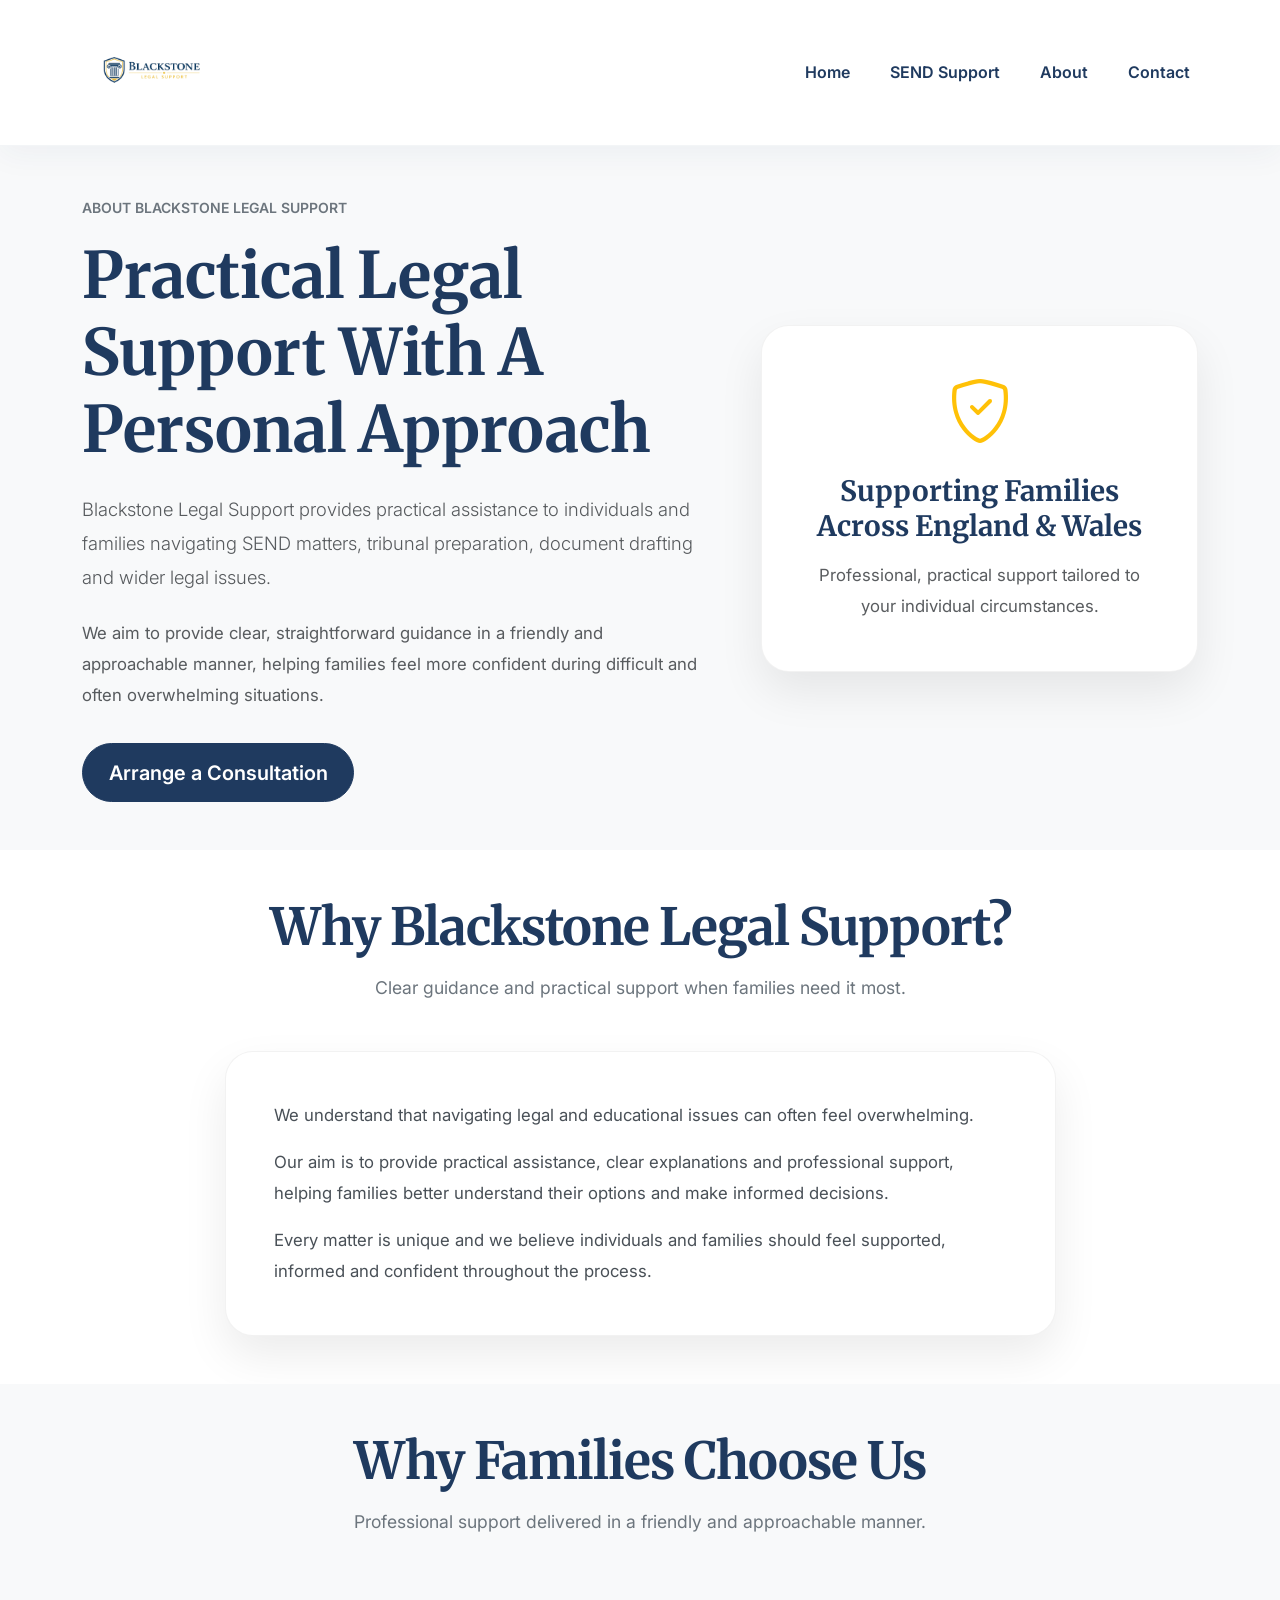
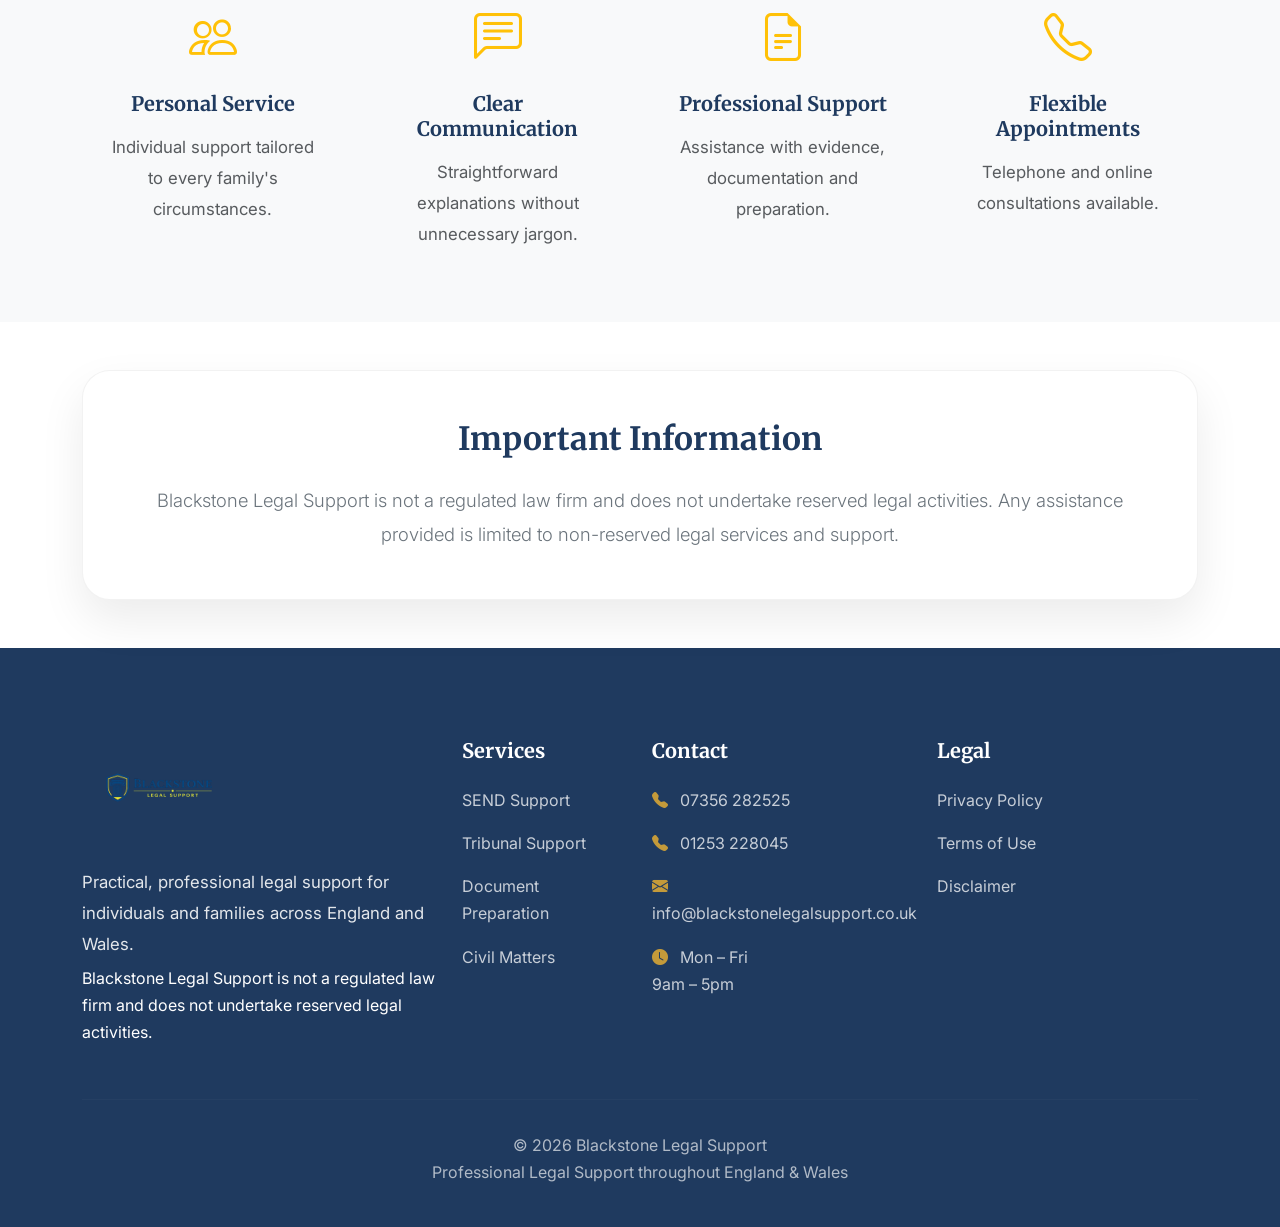
==== about.html @ dc8833da "Final SEO Optimisation" ====
<!DOCTYPE html>
<html lang="en">
<head>
    <meta charset="UTF-8">
    <meta name="viewport" content="width=device-width, initial-scale=1.0">

    <title>
About Us | Blackstone Legal Support
</title>

<meta name="description"
      content="Learn more about Blackstone Legal Support and our practical, family-focused support for SEND and education matters throughout England.">

      <meta name="keywords"
      content="About Blackstone Legal Support, SEND support specialists, education support England">

<meta name="author"
      content="Blackstone Legal Support">

<meta name="robots"
      content="index, follow">

<meta property="og:title"
      content="About Blackstone Legal Support">

<meta property="og:url"
      content="https://ree4roo.github.io/blackstone-legal-support-v3/about.html">

    <meta name="description" content="Professional legal support including SEND assistance, tribunal preparation, document drafting and general legal support throughout England.">

    <!-- Bootstrap -->
<link href="https://cdn.jsdelivr.net/npm/bootstrap@5.3.7/dist/css/bootstrap.min.css"
      rel="stylesheet">

<!-- Bootstrap Icons -->
<link rel="stylesheet"
href="https://cdn.jsdelivr.net/npm/bootstrap-icons@1.11.3/font/bootstrap-icons.min.css">

<!-- Google Fonts -->
<link rel="preconnect"
      href="https://fonts.googleapis.com">

<link rel="preconnect"
      href="https://fonts.gstatic.com"
      crossorigin>

<link href="https://fonts.googleapis.com/css2?family=Inter:wght@300;400;500;600&family=Merriweather:wght@700&display=swap"
      rel="stylesheet">

<!-- Project CSS -->
<link rel="stylesheet" href="assets/css/variables.css">
<link rel="stylesheet" href="assets/css/components.css">
<link rel="stylesheet" href="assets/css/pages.css">
<link rel="stylesheet" href="assets/css/style.css">

<link rel="icon"
      type="image/png"
      href="assets/images/logo.png">

<link rel="apple-touch-icon"
      href="assets/images/logo.png">

      <meta property="og:site_name"
      content="Blackstone Legal Support">
      
</head>

<body>

<!-- ===========================
Navigation
============================ -->

<!-- ===========================
Navigation
============================ -->

<nav class="navbar navbar-expand-lg navbar-light bg-white sticky-top">

    <div class="container">

        <a class="navbar-brand" href="#">

            <img src="assets/images/logo.png"
                 alt="Blackstone Legal Support">

        </a>

        <button class="navbar-toggler"
                type="button"
                data-bs-toggle="collapse"
                data-bs-target="#navbarNav">

            <span class="navbar-toggler-icon"></span>

        </button>

        <div class="collapse navbar-collapse"
             id="navbarNav">

            <ul class="navbar-nav ms-auto">

    <li class="nav-item">
        <a class="nav-link" href="index.html">
            Home
        </a>
    </li>

    <li class="nav-item">
        <a class="nav-link" href="send.html">
            SEND Support
        </a>
    </li>

    <li class="nav-item">
        <a class="nav-link" href="about.html">
            About
        </a>
    </li>

    <li class="nav-item">
        <a class="nav-link" href="contact.html">
            Contact
        </a>
    </li>

</ul>

        </div>

    </div>

</nav>

<!-- ===========================
About Hero
============================ -->

<section class="py-5 bg-light fade-up">

    <div class="container">

        <div class="row align-items-center g-5">

            <div class="col-lg-7">

                <small class="text-uppercase text-secondary fw-semibold">
                    About Blackstone Legal Support
                </small>

                <h1 class="display-4 fw-bold mt-3 mb-4">

                    Practical Legal Support
                    With A Personal Approach

                </h1>

                <p class="lead text-muted mb-4">

                    Blackstone Legal Support provides practical assistance to
                    individuals and families navigating SEND matters,
                    tribunal preparation, document drafting and wider legal issues.

                </p>

                <p class="text-muted">

                    We aim to provide clear, straightforward guidance in a friendly
                    and approachable manner, helping families feel more confident
                    during difficult and often overwhelming situations.

                </p>

                <a href="contact.html"
                   class="btn btn-primary btn-lg mt-3">

                    Arrange a Consultation

                </a>

            </div>

            <div class="col-lg-5">

                <div class="premium-card p-5 text-center h-100">

                    <i class="bi bi-shield-check text-warning display-3"></i>

                    <h3 class="mt-4 mb-3">

                        Supporting Families
                        Across England & Wales

                    </h3>

                    <p class="text-muted mb-0">

                        Professional, practical support tailored to your
                        individual circumstances.

                    </p>

                </div>

            </div>

        </div>

    </div>

</section>


<!-- ===========================
Why Blackstone
============================ -->

<section class="py-5 bg-white fade-up">

    <div class="container">

        <div class="text-center mb-5">

            <h2 class="section-title">

                Why Blackstone Legal Support?

            </h2>

            <p class="section-subtitle">

                Clear guidance and practical support when families need it most.

            </p>

        </div>

        <div class="row justify-content-center">

            <div class="col-lg-9">

                <div class="premium-card p-5">

                    <p>

                        We understand that navigating legal and educational
                        issues can often feel overwhelming.

                    </p>

                    <p>

                        Our aim is to provide practical assistance,
                        clear explanations and professional support,
                        helping families better understand their options
                        and make informed decisions.

                    </p>

                    <p class="mb-0">

                        Every matter is unique and we believe individuals and
                        families should feel supported, informed and confident
                        throughout the process.

                    </p>

                </div>

            </div>

        </div>

    </div>

</section>


<!-- ===========================
Why Choose Us
============================ -->

<section class="py-5 bg-light fade-up">

    <div class="container">

        <div class="text-center mb-5">

            <h2 class="section-title">

                Why Families Choose Us

            </h2>

            <p class="section-subtitle">

                Professional support delivered in a friendly and approachable manner.

            </p>

        </div>

        <div class="row g-4">

            <div class="col-md-6 col-lg-3">

                <div class="service-card text-center h-100 p-4">

                    <i class="bi bi-people text-warning display-5"></i>

                    <h5 class="mt-4">

                        Personal Service

                    </h5>

                    <p class="text-muted mb-0">

                        Individual support tailored to every family's circumstances.

                    </p>

                </div>

            </div>

            <div class="col-md-6 col-lg-3">

                <div class="service-card text-center h-100 p-4">

                    <i class="bi bi-chat-left-text text-warning display-5"></i>

                    <h5 class="mt-4">

                        Clear Communication

                    </h5>

                    <p class="text-muted mb-0">

                        Straightforward explanations without unnecessary jargon.

                    </p>

                </div>

            </div>

            <div class="col-md-6 col-lg-3">

                <div class="service-card text-center h-100 p-4">

                    <i class="bi bi-file-earmark-text text-warning display-5"></i>

                    <h5 class="mt-4">

                        Professional Support

                    </h5>

                    <p class="text-muted mb-0">

                        Assistance with evidence, documentation and preparation.

                    </p>

                </div>

            </div>

            <div class="col-md-6 col-lg-3">

                <div class="service-card text-center h-100 p-4">

                    <i class="bi bi-telephone text-warning display-5"></i>

                    <h5 class="mt-4">

                        Flexible Appointments

                    </h5>

                    <p class="text-muted mb-0">

                        Telephone and online consultations available.

                    </p>

                </div>

            </div>

        </div>

    </div>

</section>


<!-- ===========================
Important Information
============================ -->

<section class="py-5 bg-white fade-up">

    <div class="container">

        <div class="premium-card p-5 text-center">

            <h2 class="mb-4">

                Important Information

            </h2>

            <p class="lead mb-0">

                Blackstone Legal Support is not a regulated law firm and does
                not undertake reserved legal activities. Any assistance provided
                is limited to non-reserved legal services and support.

            </p>

        </div>

    </div>

</section>

<!-- ===========================
Footer
============================ -->

<footer class="footer-section">

    <div class="container">

        <div class="row gy-5">

            <!-- Company -->

            <div class="col-lg-4">

                <img src="assets/images/logo.png"
                     alt="Blackstone Legal Support"
                     class="footer-logo mb-4">

                <p>
                    Practical, professional legal support for individuals
                    and families across England and Wales.
                </p>

                <p class="small footer-disclaimer mb-0"></p>

                    Blackstone Legal Support is not a regulated law firm
                    and does not undertake reserved legal activities.

                </p>

            </div>

            <!-- Services -->

            <div class="col-md-4 col-lg-2">

                <h5>Services</h5>

                <ul class="footer-links">

                    <li><a href="#services">SEND Support</a></li>

                    <li><a href="#services">Tribunal Support</a></li>

                    <li><a href="#services">Document Preparation</a></li>

                    <li><a href="#services">Civil Matters</a></li>

                </ul>

            </div>

            <!-- Contact -->

            <div class="col-md-4 col-lg-3">

                <h5>Contact</h5>

                <ul class="footer-links">

                    <li>
                        <i class="bi bi-telephone-fill"></i>
                        07356 282525
                    </li>

                    <li>
                        <i class="bi bi-telephone-fill"></i>
                        01253 228045
                    </li>

                    <li>
                        <i class="bi bi-envelope-fill"></i>
                        info@blackstonelegalsupport.co.uk
                    </li>

                    <li>
                        <i class="bi bi-clock-fill"></i>
                        Mon – Fri
                        <br>
                        9am – 5pm
                    </li>

                </ul>

            </div>

            <!-- Legal -->

            <div class="col-md-4 col-lg-3">

                <h5>Legal</h5>

                <ul class="footer-links">

                    <li>

    <a href="privacy.html">

        Privacy Policy

    </a>

</li>

<li>

    <a href="terms.html">

        Terms of Use

    </a>

</li>

<li>

    <a href="terms.html">

        Disclaimer

    </a>

</li>

                </ul>

            </div>

        </div>

        <hr class="footer-divider">

        <div class="text-center footer-bottom">

            © 2026 Blackstone Legal Support
            <br>
            Professional Legal Support throughout England & Wales

        </div>

    </div>

</footer>

<script src="https://cdn.jsdelivr.net/npm/bootstrap@5.3.7/dist/js/bootstrap.bundle.min.js"></script>

<script src="assets/js/script.js"></script>

</body>
</html>
---- assets/css/variables.css ----
/* ==========================================================
   BLACKSTONE LEGAL SUPPORT
   VARIABLES
========================================================== */

:root{

    /* Brand Colours */

    --primary:#1F3A5F;
    --primary-dark:#162C49;

    --accent:#C49A3A;
    --accent-dark:#AA842C;

    --white:#FFFFFF;
    --light:#F8F9FA;

    --text:#212529;
    --muted:#6C757D;

    --border:#E9ECEF;

    /* Typography */

    --font-heading:'Merriweather', serif;
    --font-body:'Inter', sans-serif;

    /* Layout */

    --radius:18px;

    --shadow-sm:0 8px 20px rgba(0,0,0,.05);
    --shadow-md:0 16px 40px rgba(0,0,0,.08);

    --transition:.30s ease;

    --container:1200px;

}
---- assets/css/style.css ----
/* ==========================================================
   BLACKSTONE LEGAL SUPPORT
   Version 3
   Design System
========================================================== */

/* =========================
   CSS Variables
========================= */

:root{

    --primary:#1F3A5F;
    --primary-dark:#162C49;

    --accent:#C49A3A;
    --accent-dark:#AA842C;

    --light:#F8F9FA;
    --white:#FFFFFF;

    --text:#212529;
    --muted:#6C757D;

    --border:#E9ECEF;

    --radius:18px;

    --shadow-sm:0 8px 20px rgba(0,0,0,.05);
    --shadow-md:0 16px 40px rgba(0,0,0,.08);

    --transition:.30s ease;

}

/* =========================
   Global
========================= */

html{

    scroll-behavior:smooth;

}

body{

    font-family:'Inter',sans-serif;
    color:var(--text);
    background:var(--white);

    line-height:1.7;

    -webkit-font-smoothing:antialiased;

}

section{

    padding:90px 0;

}

img{

    max-width:100%;
    display:block;

}

/* =========================
   Typography
========================= */

h1,h2,h3,h4,h5{

    font-family:'Merriweather',serif;

    color:var(--primary);

    font-weight:700;

    line-height:1.25;

}

.display-4{

    font-size:clamp(2.5rem,5vw,4.3rem);

}

.lead{

    color:var(--muted);

    font-size:1.15rem;

}


/* =========================
   Buttons
========================= */

.btn{

    border-radius:999px;

    padding:.85rem 1.6rem;

    font-weight:600;

    transition:var(--transition);

}

.btn-primary{

    background:var(--primary);

    border-color:var(--primary);

}

.btn-primary:hover{

    background:var(--primary-dark);

    border-color:var(--primary-dark);

    transform:translateY(-2px);

}

.btn-outline-primary{

    border-color:var(--primary);

    color:var(--primary);

}

.btn-outline-primary:hover{

    background:var(--primary);

    border-color:var(--primary);

}

/* =========================
   Hero
========================= */

header{

    background:linear-gradient(
        180deg,
        #ffffff,
        #f7f9fc
    );

}

header img{

    border-radius:var(--radius);

    box-shadow:var(--shadow-md);

}

header .text-uppercase{

    letter-spacing:2px;

    color:var(--accent)!important;

}

/* =========================
   Cards
========================= */

.card{

    border:none;

    border-radius:var(--radius);

    box-shadow:var(--shadow-sm);

    transition:var(--transition);

}

.card:hover{

    transform:translateY(-12px);

    box-shadow:
0 30px 60px rgba(31,58,95,.12);

}

.card-body{

    padding:2rem;

}

.card h4{

    margin-bottom:1rem;

}

.card p{

    color:var(--muted);

}

/* =========================
   Icons
========================= */

.bi{

    color:var(--accent);

}

/* =========================
   About
========================= */

#about img{

    border-radius:var(--radius);

    box-shadow:var(--shadow-md);

}

/* ========================================
   About Improvements
======================================== */

#about .row{

    align-items:center;

    gap:3rem;

}

#about p{

    font-size:1.08rem;

    line-height:1.9;

    color:var(--muted);

}
/* =========================
   Contact
========================= */

.contact-card p{

    text-align:center;
    width:100%;

}

.contact-card{

    display:flex;
    flex-direction:column;
    align-items:center;
}
/* =========================
   Alert
========================= */

.alert{

    border-radius:var(--radius);

    padding:2rem;

}

/* =========================
   Footer
========================= */

footer{

    background:var(--primary)!important;

}

footer p{

    margin-bottom:.3rem;

}

/* =========================
   Utilities
========================= */

.shadow-sm{

    box-shadow:var(--shadow-sm)!important;

}

.rounded-4{

    border-radius:var(--radius)!important;

}

/* =========================
   Responsive
========================= */

@media (max-width:992px){

    .navbar{

        padding:14px 0;

    }

    .display-4{

        text-align:center;

    }

    header{

        text-align:center;

    }

    header .d-flex{

        justify-content:center;

    }

    section{

        padding:70px 0;

    }

}

@media (max-width:576px){

    .navbar-brand img{

        height:52px;

    }

    .btn{

        width:100%;

    }

}

/* ==========================================================
   DESIGN SYSTEM COMPONENTS
   Reusable styles for the entire website
========================================================== */

/* Section Headings */

.section-title {

    font-family:'Merriweather', serif;

    font-size:clamp(2rem,3vw,3rem);

    font-weight:700;

    color:var(--primary);

    text-align:center;

    margin-bottom:1.25rem;

}

.section-subtitle {

    max-width:700px;

    margin:0 auto 3.5rem;

    text-align:center;

    color:var(--muted);

    font-size:1.1rem;

    line-height:1.7;

}

/* Background Utilities */

.section-light {
    background-color: var(--light);
}

.section-white {
    background-color: var(--white);
}

/* ========================================
   Feature Cards
======================================== */

.feature-card{

    background: var(--white);

    border: 1px solid var(--border);

    border-radius: var(--radius);

    padding: 2rem;

    height: 100%;

    box-shadow: var(--shadow-sm);

    transition: all .3s ease;

}

.feature-card:hover{

    transform: translateY(-10px);

    box-shadow:
        0 30px 60px rgba(31,58,95,.10);

}

/* ========================================
   Services
======================================== */

.service-icon{

    width:72px;
    height:72px;

    display:flex;
    align-items:center;
    justify-content:center;

    border-radius:50%;

    background:rgba(196,154,58,.12);

    color:var(--accent);

    font-size:2rem;

    margin-bottom:1.5rem;

}

.feature-card h3{

    font-family:'Merriweather', serif;

    font-size:1.4rem;

    color:var(--primary);

    margin-bottom:1rem;

}

.service-link{

    display:inline-flex;

    align-items:center;

    gap:.5rem;

    margin-top:1.5rem;

    font-weight:600;

    color:var(--primary);

    text-decoration:none;

    transition:all .3s ease;

}

.service-link:hover{

    color:var(--accent);

    gap:.8rem;

}

.service-link:hover{

    color:var(--accent);

    gap:.8rem;

}

/* ========================================
   Premium Hero
======================================== */

.hero-section{

    background:linear-gradient(
        180deg,
        #ffffff 0%,
        #f8f9fc 100%
    );

}

.hero-badge{

    display:inline-flex;

    align-items:center;

    gap:.75rem;

    padding:.7rem 1.25rem;

    border-radius:999px;

    background:rgba(196,154,58,.12);

    color:var(--accent);

    font-weight:600;

}

.hero-text{

    font-size:1.15rem;

    color:var(--muted);

    line-height:1.8;

    max-width:600px;

}

.hero-image-wrapper{

    position:relative;

}

.hero-image{

    width:100%;

    max-width:700px;

    margin-left:auto;

    border-radius:30px;

    box-shadow:0 30px 60px rgba(0,0,0,.12);

}

.hero-trust{

    margin-top:2rem;

}

.trust-item{

    display:flex;

    align-items:center;

    gap:.75rem;

    font-weight:600;

    color:var(--primary);

}

.trust-item i{

    color:var(--accent);

}

@media (max-width:992px){

    .hero-section{

        text-align:center;

    }

    .hero-text{

        margin-left:auto;
        margin-right:auto;

    }

    .hero-trust{

        justify-content:center;

    }

}

/* ========================================
   CTA Section
======================================== */

.cta-section{

    background:var(--white);

    padding:100px 0;

}

.cta-box{

    background:
        linear-gradient(
            135deg,
            #1F3A5F,
            #16314f
        );

    color:#fff;

    padding:80px 60px;

    border-radius:28px;

    box-shadow:
        0 25px 60px rgba(0,0,0,.15);

}

.cta-box h2{

    color:#fff;

    font-weight:700;

    margin-bottom:30px;

}

.cta-box p{

    color:rgba(255,255,255,.90);

    max-width:700px;

    margin:0 auto 40px;

}

.cta-box .btn{

    min-width:220px;

}



/* ========================================
   Premium Navigation
======================================== */

.navbar{

    padding:20px 0;

    background:
        rgba(255,255,255,.96) !important;

    backdrop-filter:blur(12px);

    -webkit-backdrop-filter:blur(12px);

    border-bottom:
        1px solid rgba(31,58,95,.05);

    box-shadow:
        0 8px 30px rgba(31,58,95,.05);

    transition:
        background .4s ease,
        box-shadow .4s ease,
        padding .4s ease,
        border-color .4s ease,
        backdrop-filter .4s ease;

    z-index:1030;

}

/* Scroll State */

.navbar.scrolled{

    background:
        linear-gradient(
            to bottom,
            rgba(255,255,255,.99),
            rgba(255,255,255,.95)
        ) !important;

    backdrop-filter:blur(20px);

    -webkit-backdrop-filter:blur(20px);

    padding:14px 0;

    box-shadow:
        0 20px 60px rgba(31,58,95,.10),
        0 4px 15px rgba(0,0,0,.04);

    border-bottom:
        1px solid rgba(196,154,58,.20);

}

/* Logo */

.navbar-brand img{

    height:95px;

}

.navbar.scrolled .navbar-brand img{

    height:80px;

}

.navbar.scrolled .navbar-brand img{

    height:62px;

}

/* Navigation Links */

.nav-link{

    font-weight:600;

    color:var(--primary) !important;

    margin-left:1.5rem;

    position:relative;

    transition:
        color .3s ease;

}

.nav-link::after{

    content:"";

    position:absolute;

    left:0;
    bottom:-6px;

    width:0;

    height:2px;

    border-radius:999px;

    background:var(--accent);

    transition:
        width .3s ease;

}

.nav-link:hover{

    color:var(--accent) !important;

}

.nav-link:hover::after{

    width:100%;

}

/* Active Page */

.nav-link.active{

    color:var(--accent) !important;

}

.nav-link.active::after{

    width:100%;

}

/* Consultation Button */

.nav-cta{

    padding:.9rem 1.9rem;

    border-radius:999px;

    box-shadow:
        0 10px 30px rgba(31,58,95,.12);

    transition:
        all .35s ease;

}

.nav-cta:hover{

    transform:translateY(-2px);

    box-shadow:
        0 18px 40px rgba(31,58,95,.18);

}

/* ========================================
   Premium Footer
======================================== */

.footer-section{

    background:#111827;

    color:#fff;

    padding:90px 0 40px;

}

/* Logo */

.footer-logo{

    height:105px;

    width:auto;

    filter:
        brightness(1.35)
        contrast(1.1);

}

/* Main Footer Text */

.footer-section p{

    color:
        rgba(255,255,255,.88);

}

/* Disclaimer Text */

.footer-disclaimer{

    color:
        rgba(255,255,255,.72);

    line-height:1.7;

}

.footer-section h5{

    color:white;

    margin-bottom:1.5rem;

}

.footer-links{

    list-style:none;

    padding:0;

    margin:0;

}

.footer-links li{

    margin-bottom:1rem;

    color:rgba(255,255,255,.75);

}

.footer-links a{

    color:rgba(255,255,255,.75);

    text-decoration:none;

    transition:var(--transition);

}

.footer-links a:hover{

    color:var(--accent);

}

.footer-links i{

    color:var(--accent);

    margin-right:.5rem;

}

.footer-divider{

    border-color:rgba(255,255,255,.1);

    margin:3rem 0 2rem;

}

.footer-bottom{

    color:rgba(255,255,255,.65);

}

/* ========================================
   Scroll Animations
======================================== */

.fade-up{

    opacity:0;

    transform:translateY(40px);

    transition:
        opacity .8s ease,
        transform .8s ease;

}

.fade-up.show{

    opacity:1;

    transform:translateY(0);

}

/* ========================================
   Contact Section
======================================== */

.contact-section{

    background:#fff;

}

.contact-section .section-subtitle{

    margin-bottom:4rem;

}

.contact-card{

    background:#fff;

    padding:50px 30px;

    border-radius:24px;

    text-align:center;

    min-height:290px;

    height:100%;

    border:1px solid rgba(31,58,95,.06);

    box-shadow:
        0 15px 40px rgba(31,58,95,.05);

    display:flex;

    flex-direction:column;

    justify-content:center;

    align-items:center;

    transition:
        transform .35s ease,
        box-shadow .35s ease;

}

.contact-card:hover{

    transform:
        translateY(-8px);

    box-shadow:
        0 30px 60px rgba(31,58,95,.10);

}

.contact-icon{

    width:78px;

    height:78px;

    background:
        rgba(196,154,58,.10);

    color:var(--accent);

    border-radius:50%;

    display:flex;

    align-items:center;

    justify-content:center;

    margin:
        0 auto 30px;

    font-size:1.6rem;

}

.contact-card h5{

    font-family:'Merriweather', serif;

    color:var(--primary);

    margin-bottom:20px;

}

.contact-card p{

    margin:0;

    color:var(--muted);

    line-height:1.9;

    text-align:center;

    width:100%;

    font-size:1rem;

}

.contact-email{

    font-size:.95rem;

    word-break:break-word;

}

/* ========================================
   Mobile Improvements
======================================== */

@media (max-width:767px){

    .cta-box{

        padding:60px 30px;

    }

    .contact-card{

        min-height:auto;

    }

}

@media (max-width:768px){

    .navbar-brand img{

        height:60px;

    }

    .section-title{

        font-size:2.2rem;

    }

    .hero-image{

        margin-top:3rem;

    }

    .cta-box{

        padding:60px 25px;

    }

}

@media (max-width:576px){

    section{

        padding:70px 0;

    }

    .contact-card{

        padding:40px 25px;

    }

    .btn{

        width:100%;

        min-width:auto;

    }

}

@media (max-width:991px){

.hero{

    padding:120px 0 80px;

}

.hero-buttons{

    flex-direction:column;

    gap:15px;

}

.hero-buttons .btn{

    width:100%;

}

}

/* ========================================
   Premium Content Cards
======================================== */

.premium-card{

    background:#fff;

    padding:45px;

    border-radius:28px;

    box-shadow:
        0 20px 45px rgba(0,0,0,.08);

    border:1px solid rgba(0,0,0,.05);

}

#process .premium-card{

    min-height:420px;

}

#ebsa-support .premium-card{

    min-height:340px;

}

#ebsa-support .section-subtitle{

    margin-bottom:2.5rem;

}

.process-number{

    width:42px;
    height:42px;

    border-radius:50%;

    background:#1F3A5F;
    color:white;

    display:flex;
    align-items:center;
    justify-content:center;

    font-weight:700;

    margin:0 auto 1.5rem;

    box-shadow:
        0 10px 25px rgba(31,58,95,.15);

}

#testimonials .premium-card{

    min-height:190px;

}

#process .row{

    margin-top:2rem !important;

}

#about img{

    width:100%;
    max-width:500px;
    margin-left:auto;

}

#faq .accordion-item{

    border:none;

    border-radius:20px;

    overflow:hidden;

    margin-bottom:1rem;

    box-shadow:
        0 10px 30px rgba(31,58,95,.06);

}

#faq .accordion-button{

    padding:1.5rem;

    font-weight:600;

    color:var(--primary);

}

#faq .accordion-button:not(.collapsed){

    background:
        rgba(196,154,58,.08);

    color:var(--primary);

}

#faq .accordion-body{

    padding:1.5rem;

    color:var(--muted);

    line-height:1.8;

}

.section-title{
    margin-bottom:1rem;
}

.section-subtitle{
    margin-bottom:3rem;
}

.section-title{

    font-size:clamp(2.4rem,4vw,3.6rem);

    line-height:1.15;

    letter-spacing:-1px;

}

p{

    font-size:1.05rem;

    line-height:1.85;

    color:#495057;

}

.accordion-item{

    border:none;

    border-radius:18px;

    overflow:hidden;

    margin-bottom:16px;

    box-shadow:
        0 8px 25px rgba(0,0,0,.05);

}

.accordion-button{

    padding:1.4rem 1.5rem;

    font-weight:600;

    font-size:1.05rem;

}

.accordion-button:not(.collapsed){

    background:#fff;

    color:#1F3A5F;

}

.accordion-body{

    padding:1.5rem;

    line-height:1.8;

}

@media (max-width:768px){

.hero-title{

    font-size:2.2rem;

}

.hero-buttons{

    flex-direction:column;

    width:100%;

}

.hero-buttons .btn{

    width:100%;

}

}

@media (max-width:992px){

.process-card{

    margin-bottom:25px;

}

}

@media (max-width:768px){

.send-cta{

    padding:3rem 2rem;

    text-align:center;

}

}

.service-card{

    transition:
        transform .35s ease,
        box-shadow .35s ease;

}

.service-card:hover{

    transform:translateY(-8px);

    box-shadow:
        0 20px 40px rgba(0,0,0,.08);

}

.footer-disclaimer{

    color:
        rgba(255,255,255,.78);

    line-height:1.8;

    max-width:600px;

}

.about-section p{
    margin-bottom:1.25rem;
}

.form-control,
.form-select{

    padding:14px 18px;

    border-radius:14px;

    border:1px solid #dee2e6;

}

.form-control:focus,
.form-select:focus{

    border-color:#C49A3A;

    box-shadow:
        0 0 0 .2rem rgba(196,154,58,.15);

}

.service-card h5{
    margin-top:1.5rem;
    margin-bottom:1rem;
}

.service-card{

    transition:
        transform .35s ease,
        box-shadow .35s ease;

}

.service-card:hover{

    transform:translateY(-6px);

}

footer a,
.contact-card a,
.service-card a{

    color:inherit;

    text-decoration:none;

}

footer a:hover,
.contact-card a:hover,
.service-card a:hover{

    color:#C49A3A;

}
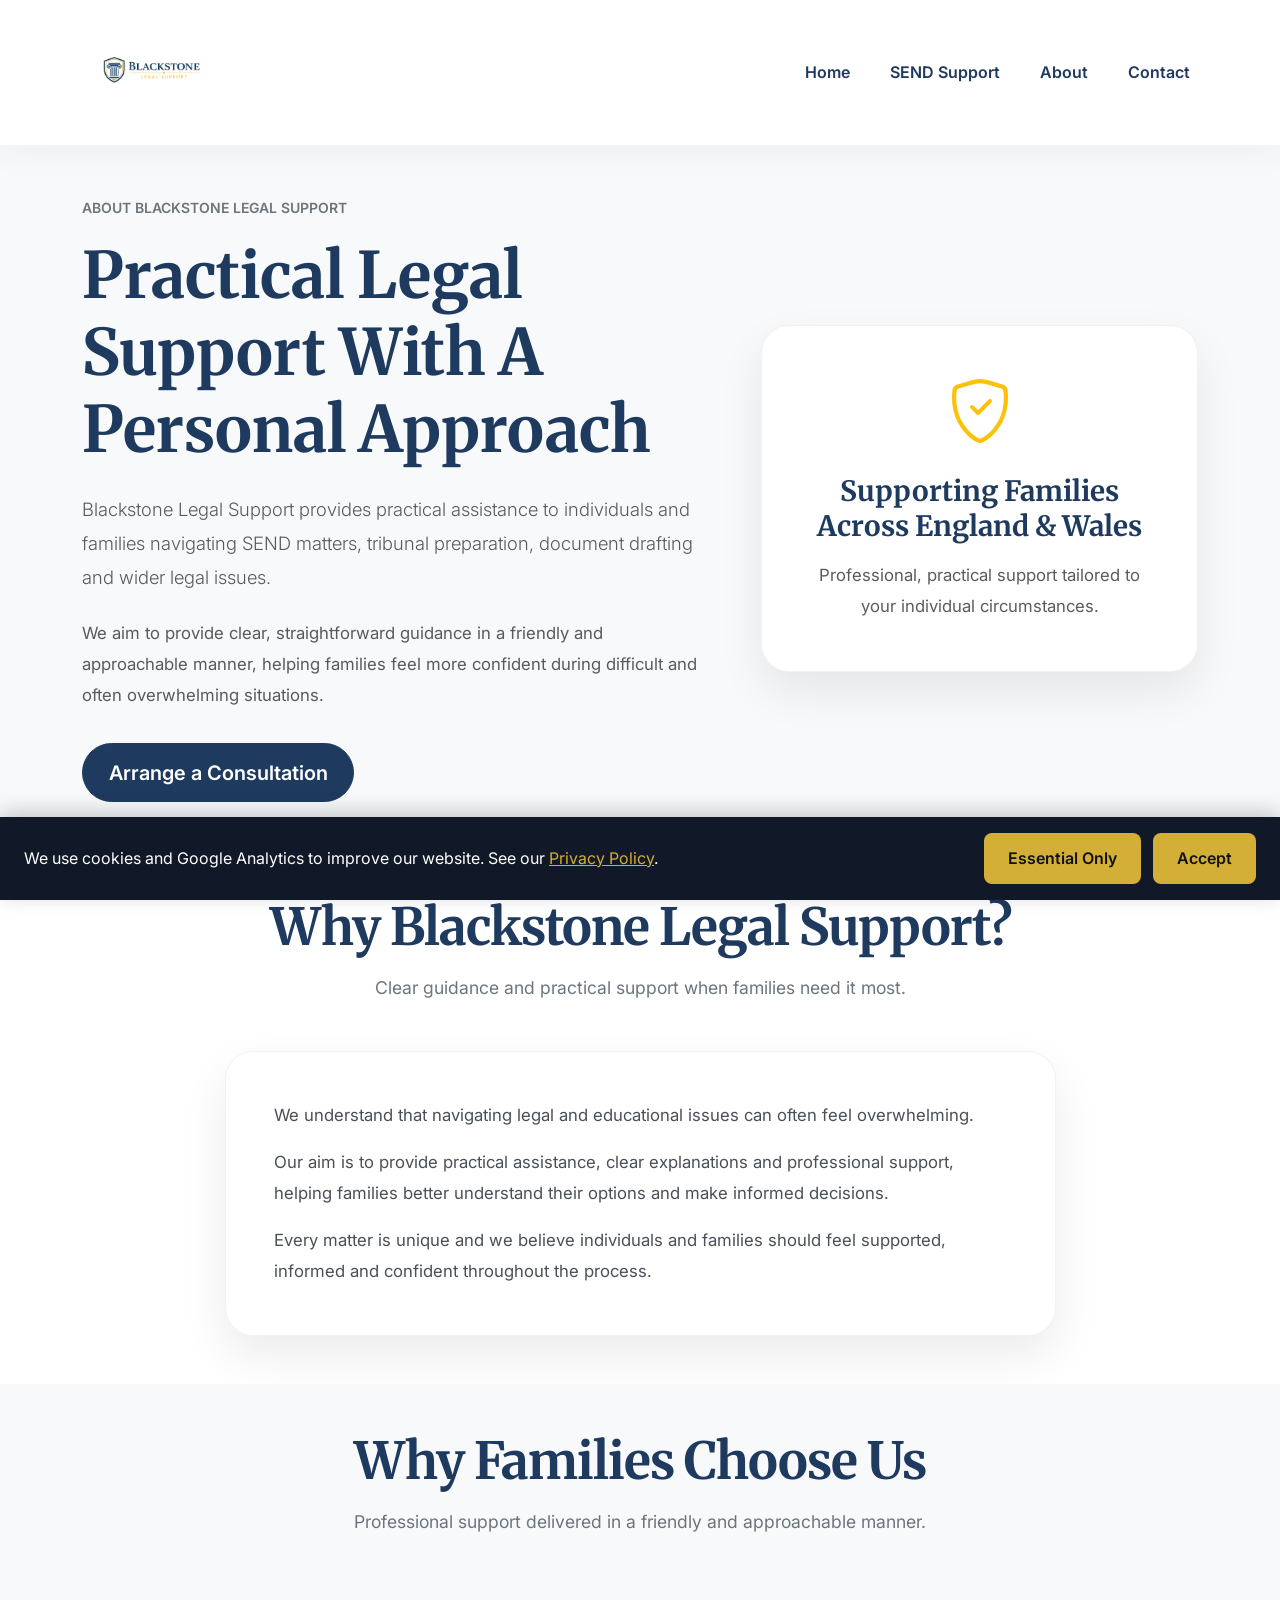
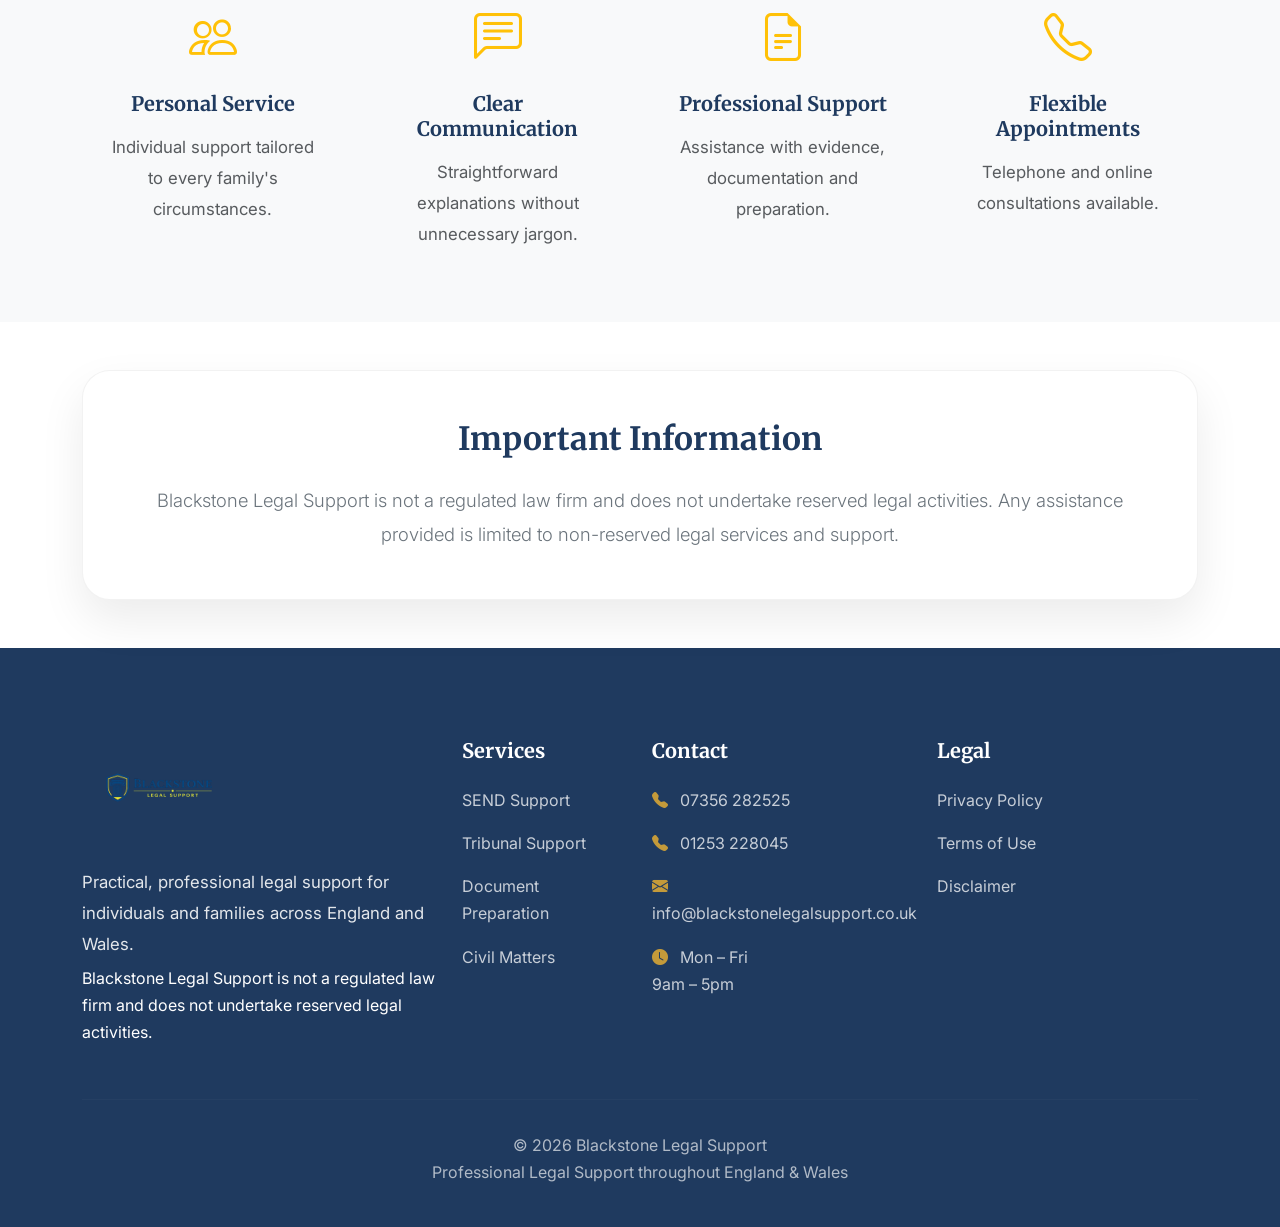
==== commit ed4cd4d1: "Add GDPR cookie consent options" ====
--- a/about.html
+++ b/about.html
@@ -1,6 +1,22 @@
 <!DOCTYPE html>
 <html lang="en">
 <head>
+
+    <!-- Google tag (gtag.js) -->
+<script async src="https://www.googletagmanager.com/gtag/js?id=G-21Q3MZXTYD"></script>
+<script>
+window.dataLayer = window.dataLayer || [];
+function gtag(){dataLayer.push(arguments);}
+
+gtag('consent', 'default', {
+  analytics_storage: 'denied'
+});
+
+gtag('js', new Date());
+
+gtag('config', 'G-21Q3MZXTYD');
+</script>
+
     <meta charset="UTF-8">
     <meta name="viewport" content="width=device-width, initial-scale=1.0">
 
@@ -62,7 +78,7 @@
 
       <meta property="og:site_name"
       content="Blackstone Legal Support">
-      
+
 </head>
 
 <body>
@@ -575,5 +591,100 @@
 
 <script src="assets/js/script.js"></script>
 
+<div id="cookie-banner" class="cookie-banner">
+
+    <div class="cookie-text">
+
+        We use cookies and Google Analytics to improve our website.
+        See our <a href="privacy.html">Privacy Policy</a>.
+
+    </div>
+
+    <div class="cookie-buttons">
+
+        <button id="reject-cookies"
+                class="cookie-reject">
+
+            Essential Only
+
+        </button>
+
+        <button id="accept-cookies"
+                class="cookie-accept">
+
+            Accept
+
+        </button>
+
+    </div>
+
+</div>
+
+<script>
+document.addEventListener('DOMContentLoaded', function () {
+
+    const banner =
+        document.getElementById('cookie-banner');
+
+    const accept =
+        document.getElementById('accept-cookies');
+
+    const reject =
+        document.getElementById('reject-cookies');
+
+    const consent =
+        localStorage.getItem('cookieConsent');
+
+    if(consent === 'accepted'){
+
+        banner.style.display = 'none';
+
+        gtag('consent', 'update', {
+            analytics_storage: 'granted'
+        });
+    }
+
+    if(consent === 'rejected'){
+
+        banner.style.display = 'none';
+
+        gtag('consent', 'update', {
+            analytics_storage: 'denied'
+        });
+    }
+
+    accept.addEventListener('click', function(){
+
+        localStorage.setItem(
+            'cookieConsent',
+            'accepted'
+        );
+
+        gtag('consent', 'update', {
+            analytics_storage: 'granted'
+        });
+
+        banner.style.display = 'none';
+
+    });
+
+    reject.addEventListener('click', function(){
+
+        localStorage.setItem(
+            'cookieConsent',
+            'rejected'
+        );
+
+        gtag('consent', 'update', {
+            analytics_storage: 'denied'
+        });
+
+        banner.style.display = 'none';
+
+    });
+
+});
+</script>
+
 </body>
 </html>
--- a/assets/css/style.css
+++ b/assets/css/style.css
@@ -1554,4 +1554,95 @@
 
     color:#C49A3A;
 
+}
+
+/* ========================================
+   Cookie Banner
+======================================== */
+
+.cookie-banner{
+
+    position:fixed;
+    bottom:0;
+    left:0;
+    width:100%;
+
+    background:#111827;
+    color:#fff;
+
+    padding:1rem 1.5rem;
+
+    display:flex;
+    justify-content:space-between;
+    align-items:center;
+    gap:1rem;
+
+    z-index:9999;
+
+    box-shadow:0 -5px 20px rgba(0,0,0,.2);
+}
+
+.cookie-banner a{
+
+    color:#d4af37;
+}
+
+.cookie-banner button{
+
+    border:none;
+    background:#d4af37;
+    color:#111;
+
+    padding:.75rem 1.5rem;
+    border-radius:8px;
+
+    font-weight:600;
+    cursor:pointer;
+}
+
+@media (max-width:768px){
+
+    .cookie-banner{
+
+        flex-direction:column;
+        text-align:center;
+    }
+}
+
+.cookie-buttons{
+
+    display:flex;
+    gap:.75rem;
+    flex-wrap:wrap;
+}
+
+.cookie-accept{
+
+    border:none;
+    background:#d4af37;
+    color:#111;
+
+    padding:.75rem 1.5rem;
+    border-radius:8px;
+
+    font-weight:600;
+    cursor:pointer;
+}
+
+.cookie-reject{
+
+    border:1px solid rgba(255,255,255,.3);
+    background:transparent;
+    color:#fff;
+
+    padding:.75rem 1.5rem;
+    border-radius:8px;
+
+    font-weight:600;
+    cursor:pointer;
+}
+
+.cookie-reject:hover{
+
+    background:rgba(255,255,255,.08);
 }
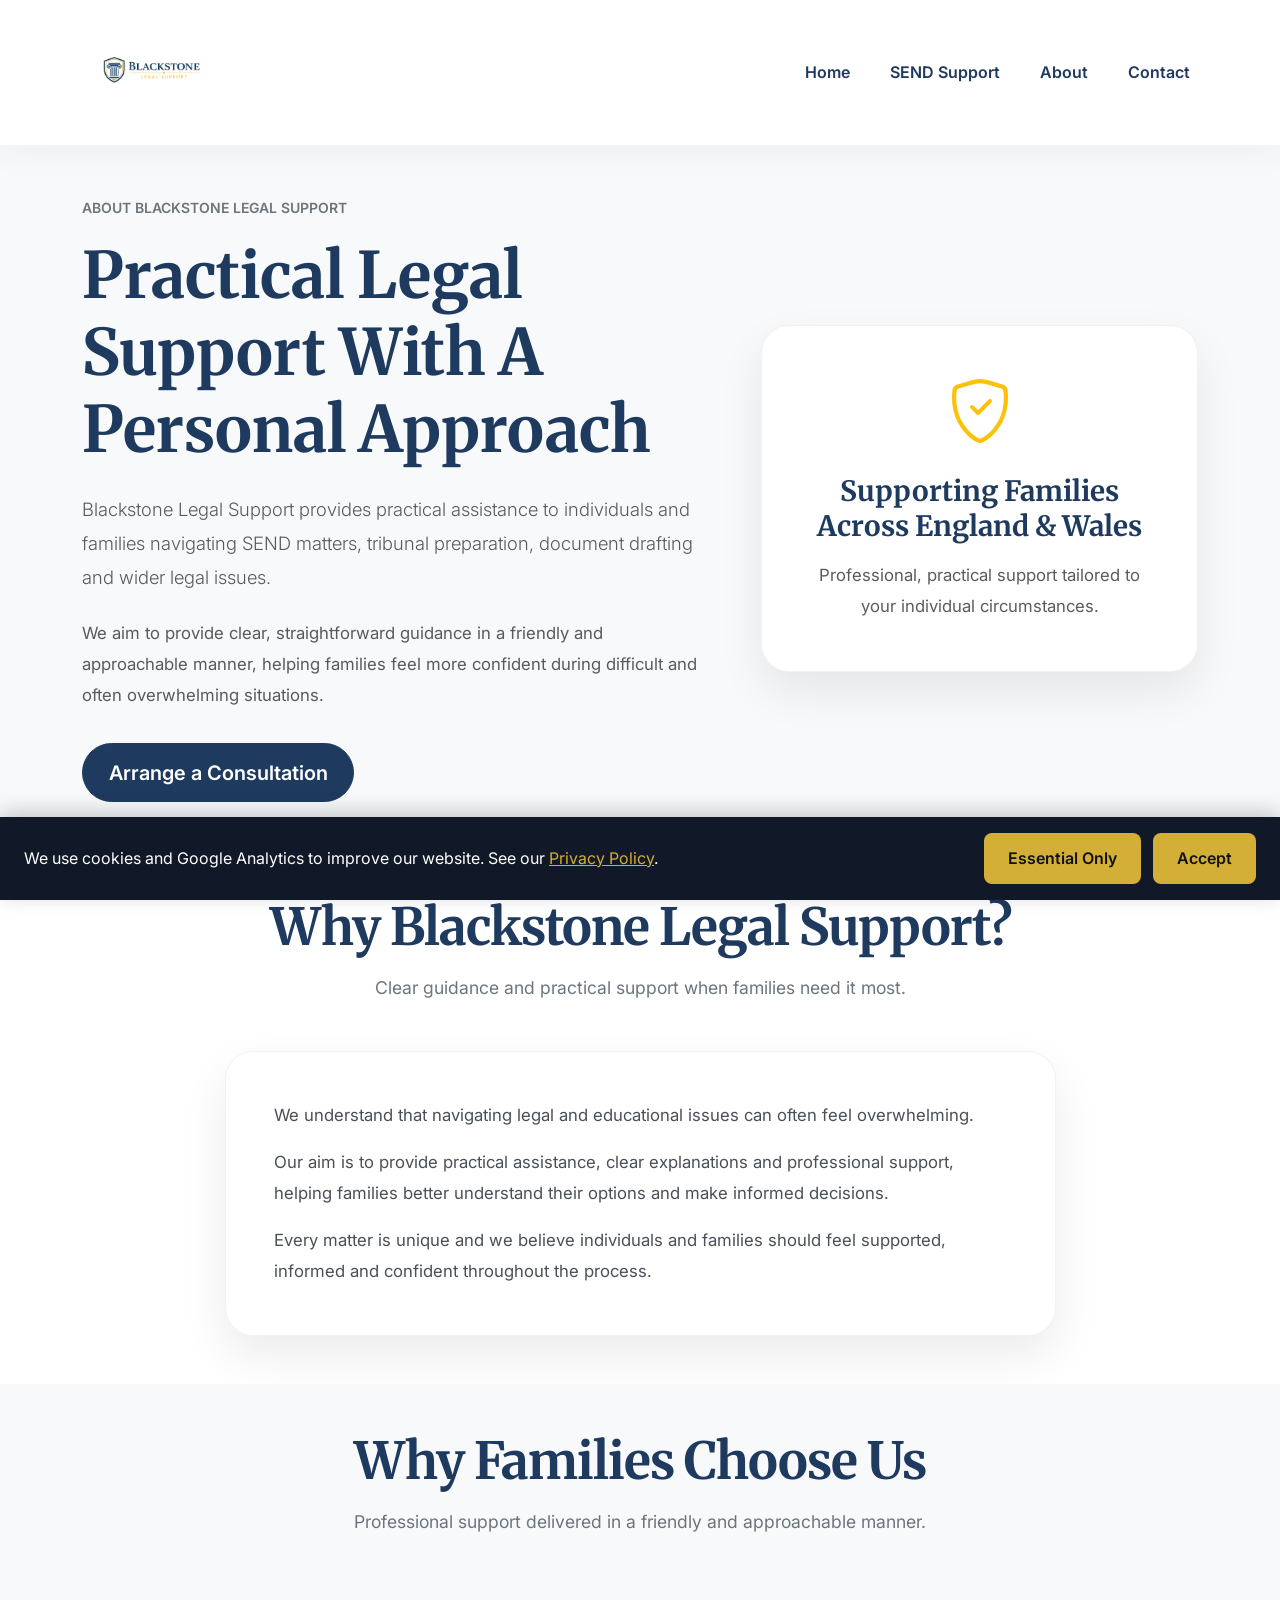
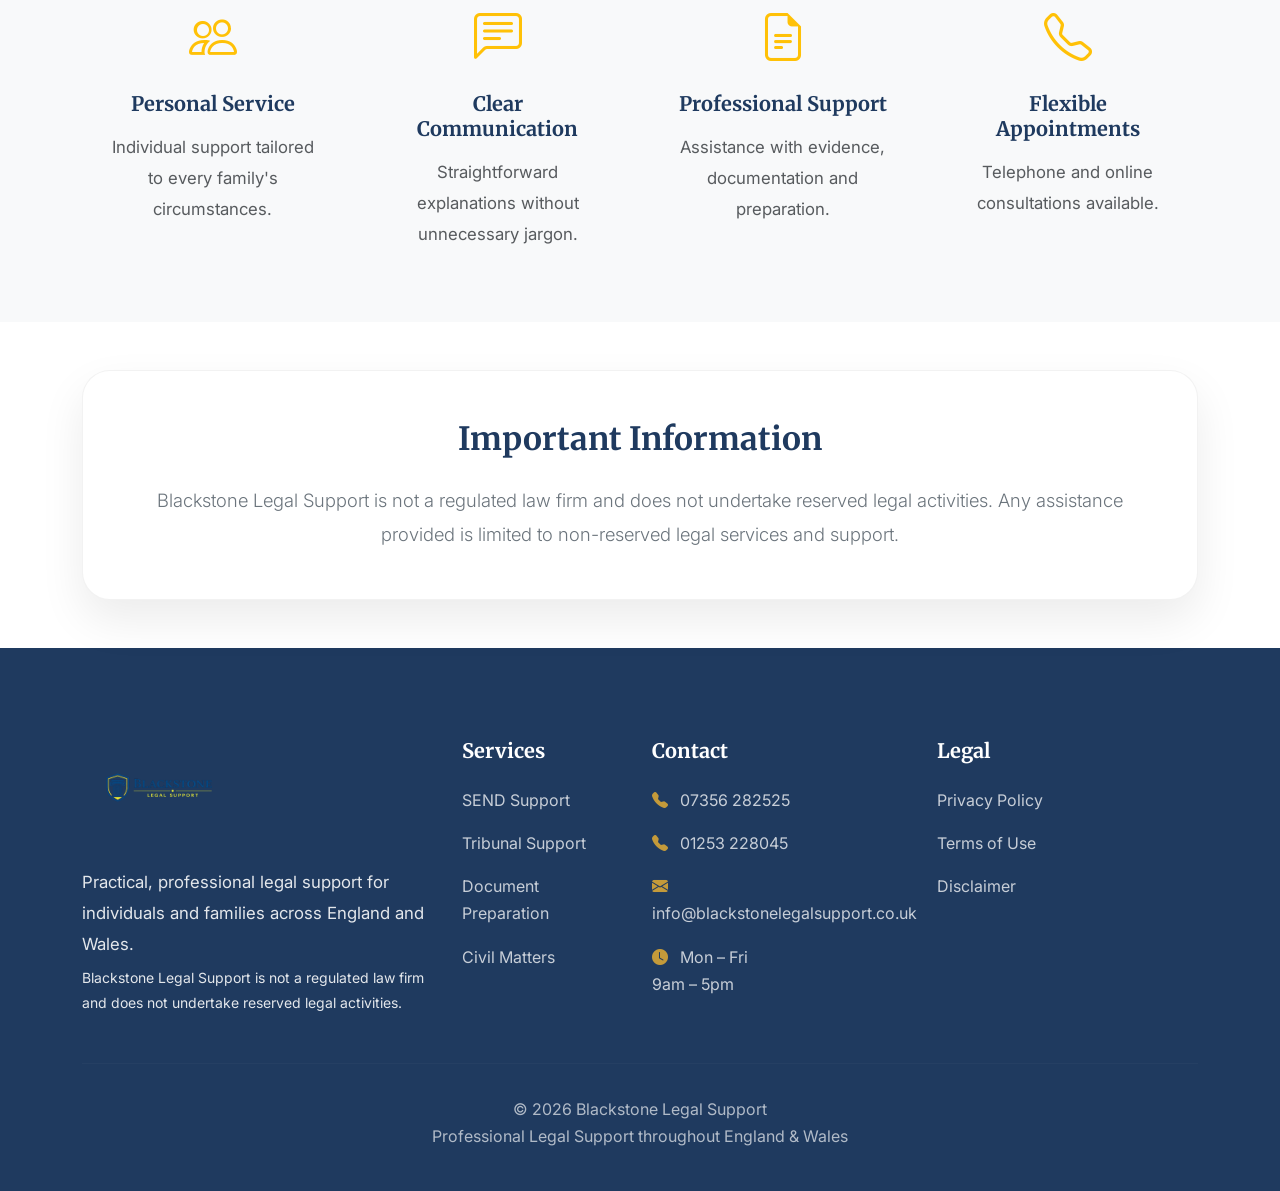
==== commit 939738c2: "small footer disclaimer change" ====
--- a/about.html
+++ b/about.html
@@ -466,7 +466,7 @@
                     and families across England and Wales.
                 </p>
 
-                <p class="small footer-disclaimer mb-0"></p>
+                <p class="small footer-disclaimer mb-0">
 
                     Blackstone Legal Support is not a regulated law firm
                     and does not undertake reserved legal activities.
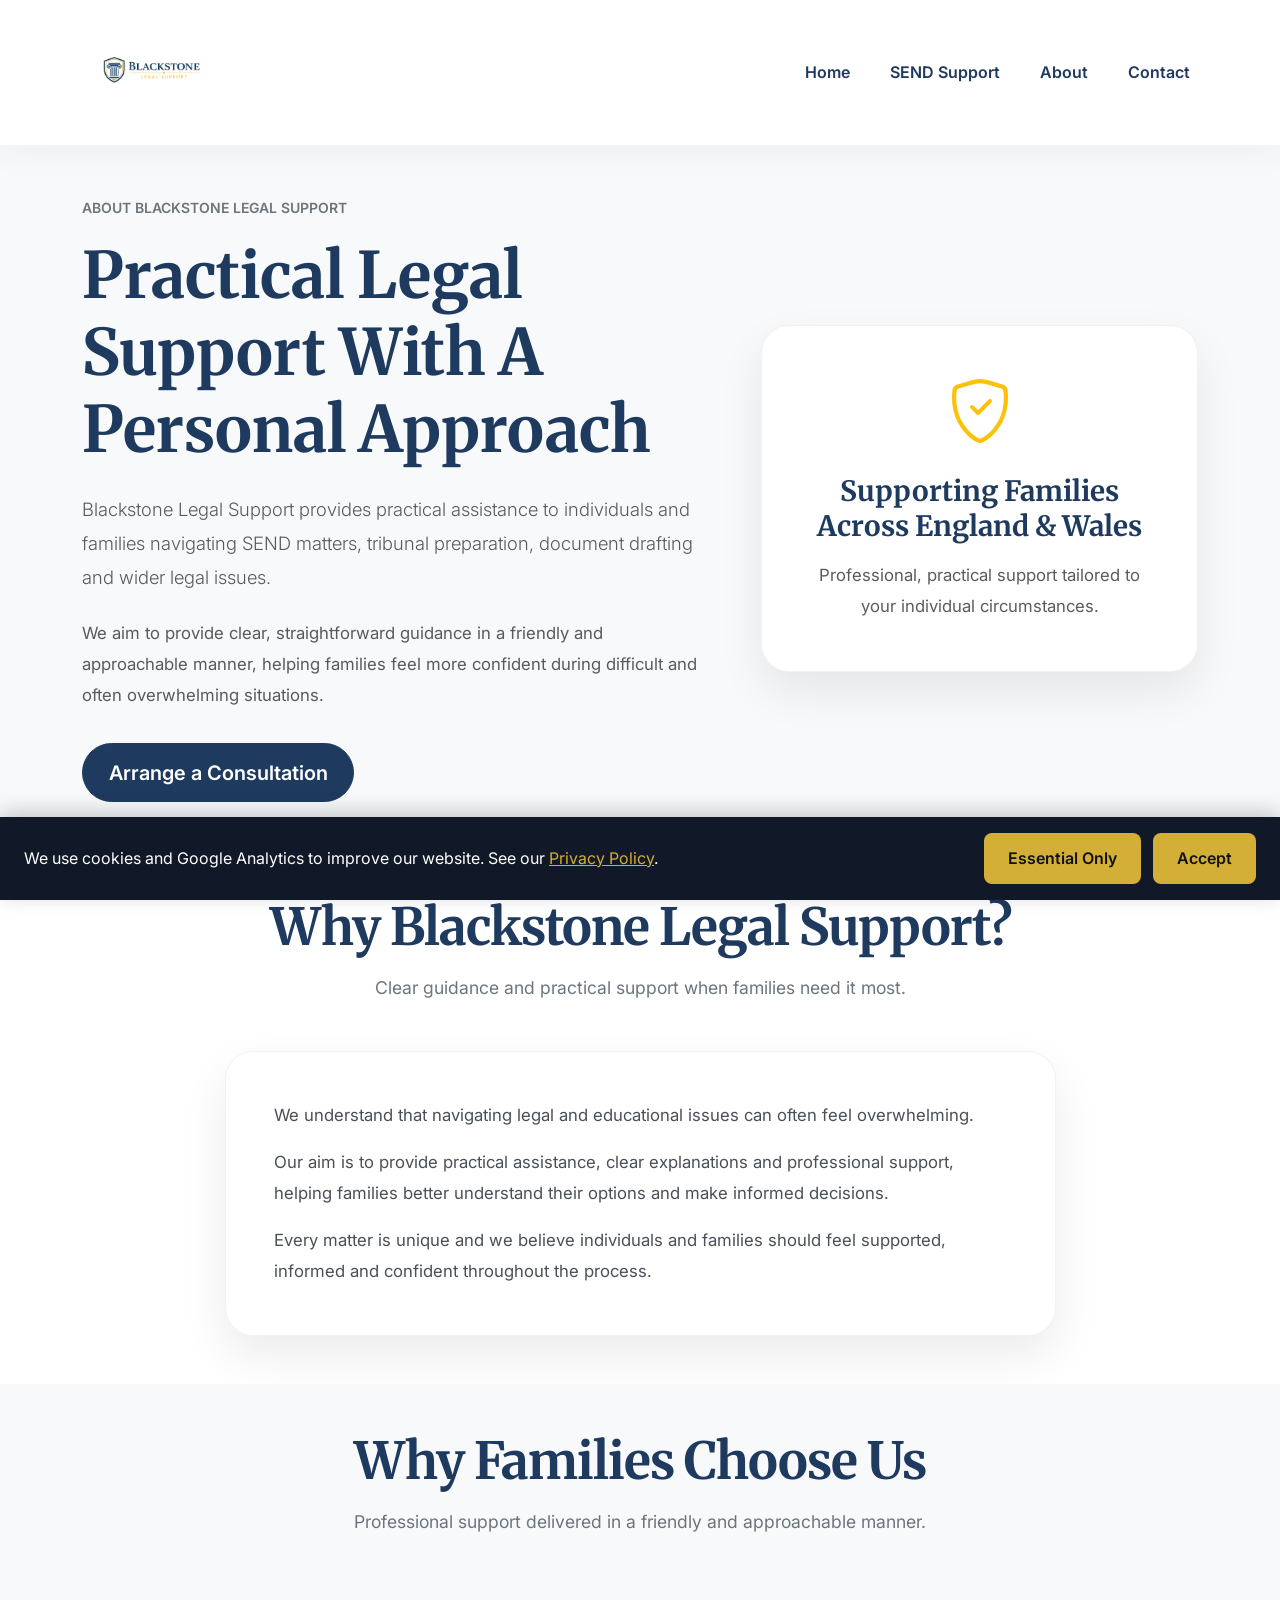
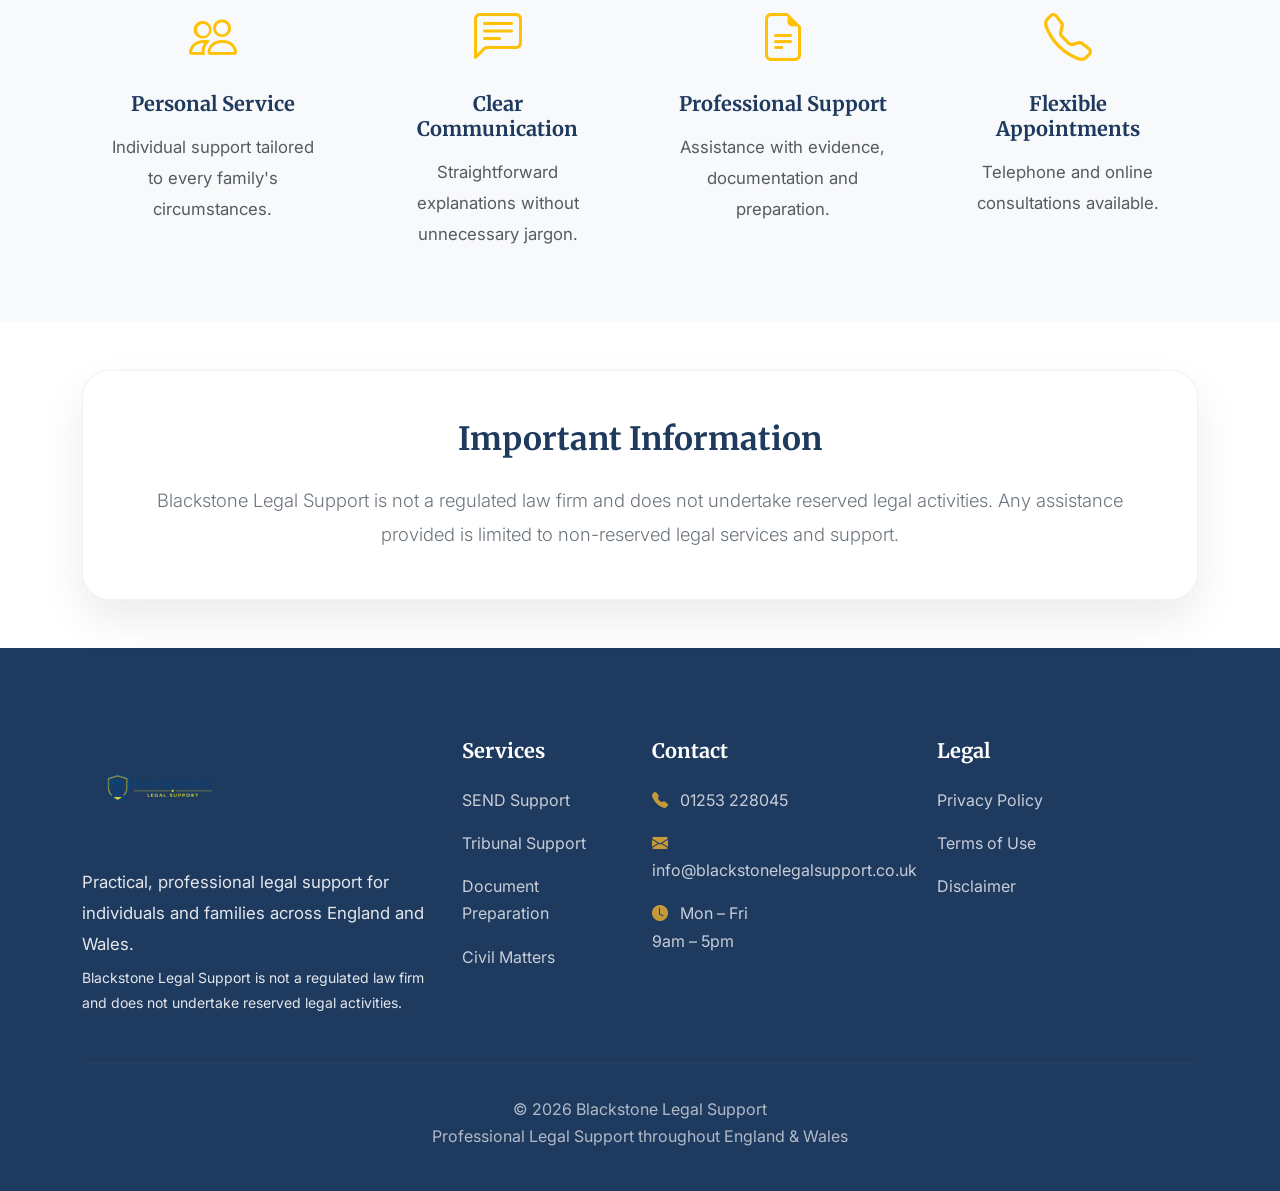
==== commit 2c813cfd: "Remove mobile number from website" ====
--- a/about.html
+++ b/about.html
@@ -503,10 +503,7 @@
 
                 <ul class="footer-links">
 
-                    <li>
-                        <i class="bi bi-telephone-fill"></i>
-                        07356 282525
-                    </li>
+                    
 
                     <li>
                         <i class="bi bi-telephone-fill"></i>
--- a/assets/css/style.css
+++ b/assets/css/style.css
@@ -1645,4 +1645,41 @@
 .cookie-reject:hover{
 
     background:rgba(255,255,255,.08);
+}
+
+#pricing .card{
+    border-radius:20px;
+    transition:all .3s ease;
+}
+
+#pricing .card:hover{
+    transform:translateY(-8px);
+    box-shadow:0 1rem 2rem rgba(0,0,0,.12);
+}
+
+#pricing .card{
+    border-radius:24px;
+    background:#ffffff;
+    transition:all .35s ease;
+    padding:2rem;
+}
+
+#pricing .card:hover{
+    transform:translateY(-10px);
+    box-shadow:
+        0 20px 45px rgba(0,0,0,.12);
+}
+
+#pricing h2{
+    font-size:3rem;
+    font-weight:700;
+    margin-bottom:1.5rem;
+}
+
+#pricing .badge{
+    width:auto;
+    display:inline-block;
+    padding:.55rem 1.5rem;
+    border-radius:50px;
+    margin:0 auto 1.5rem auto;
 }
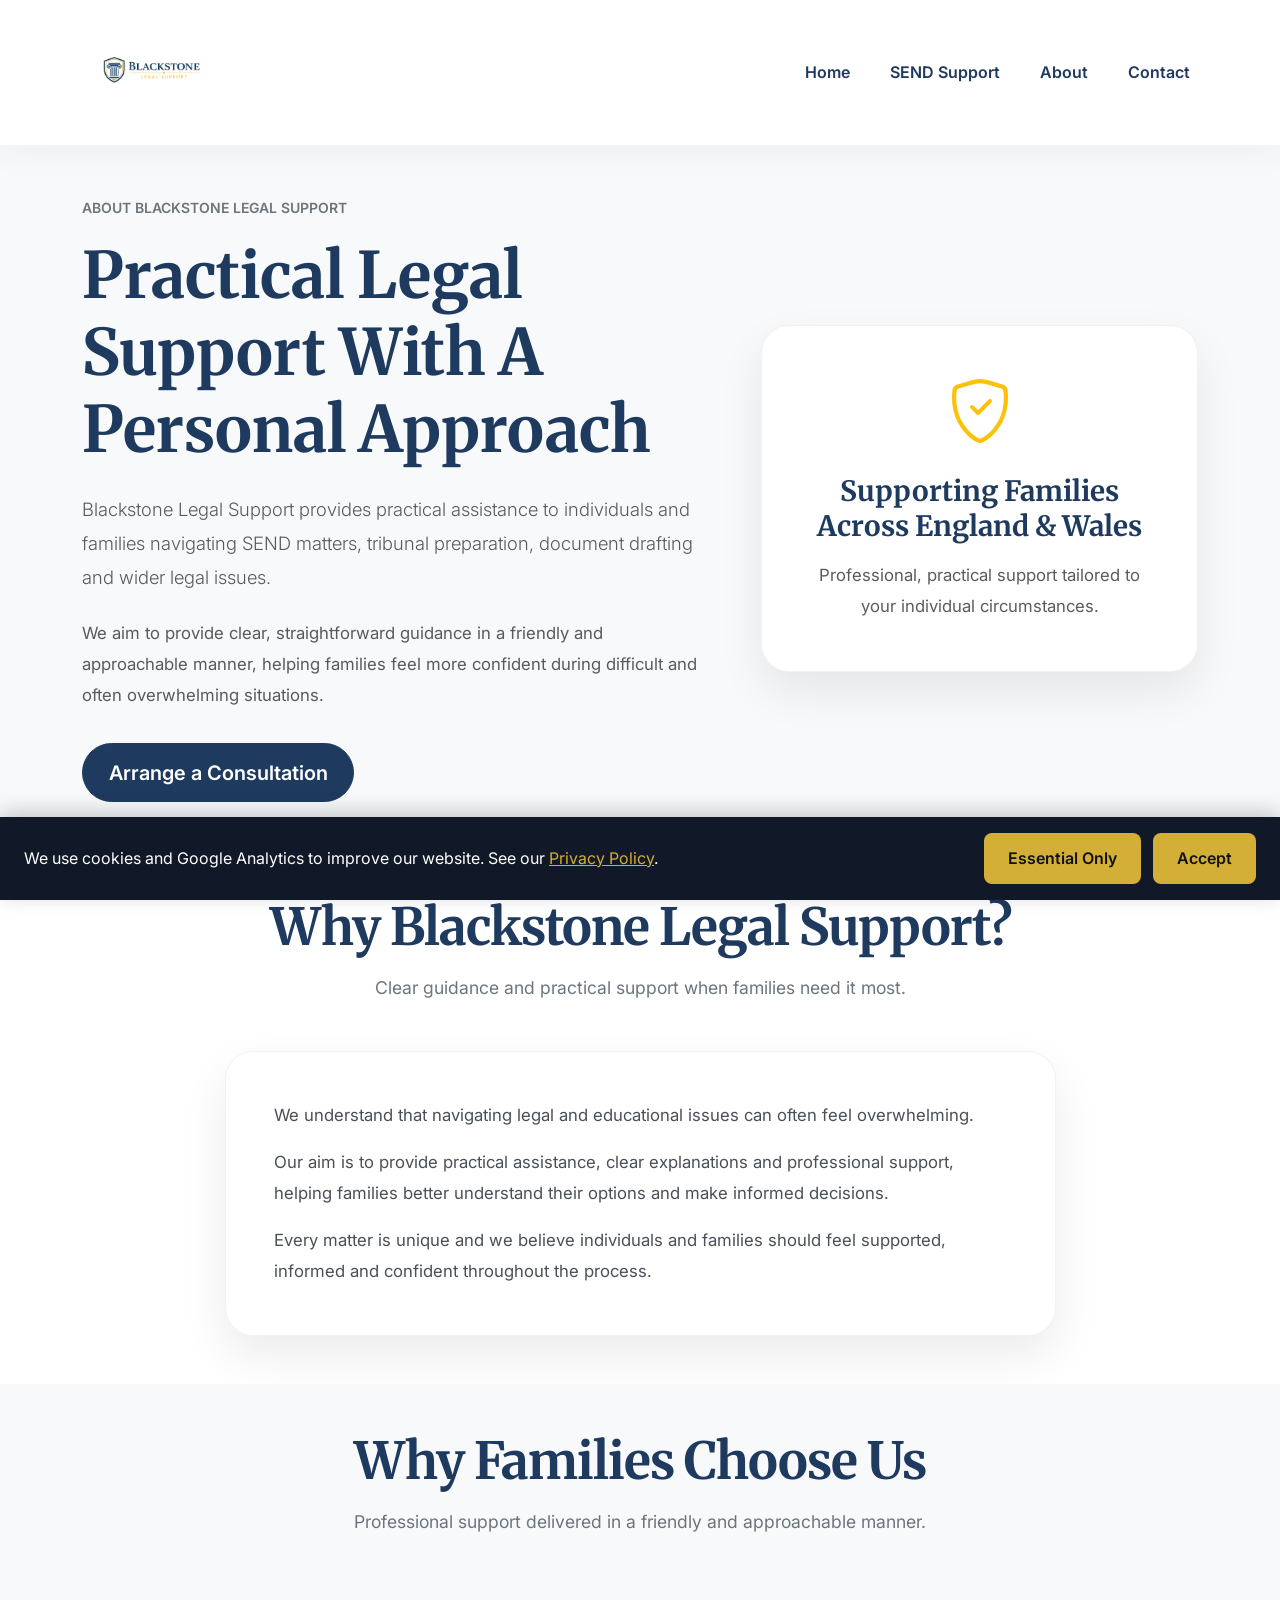
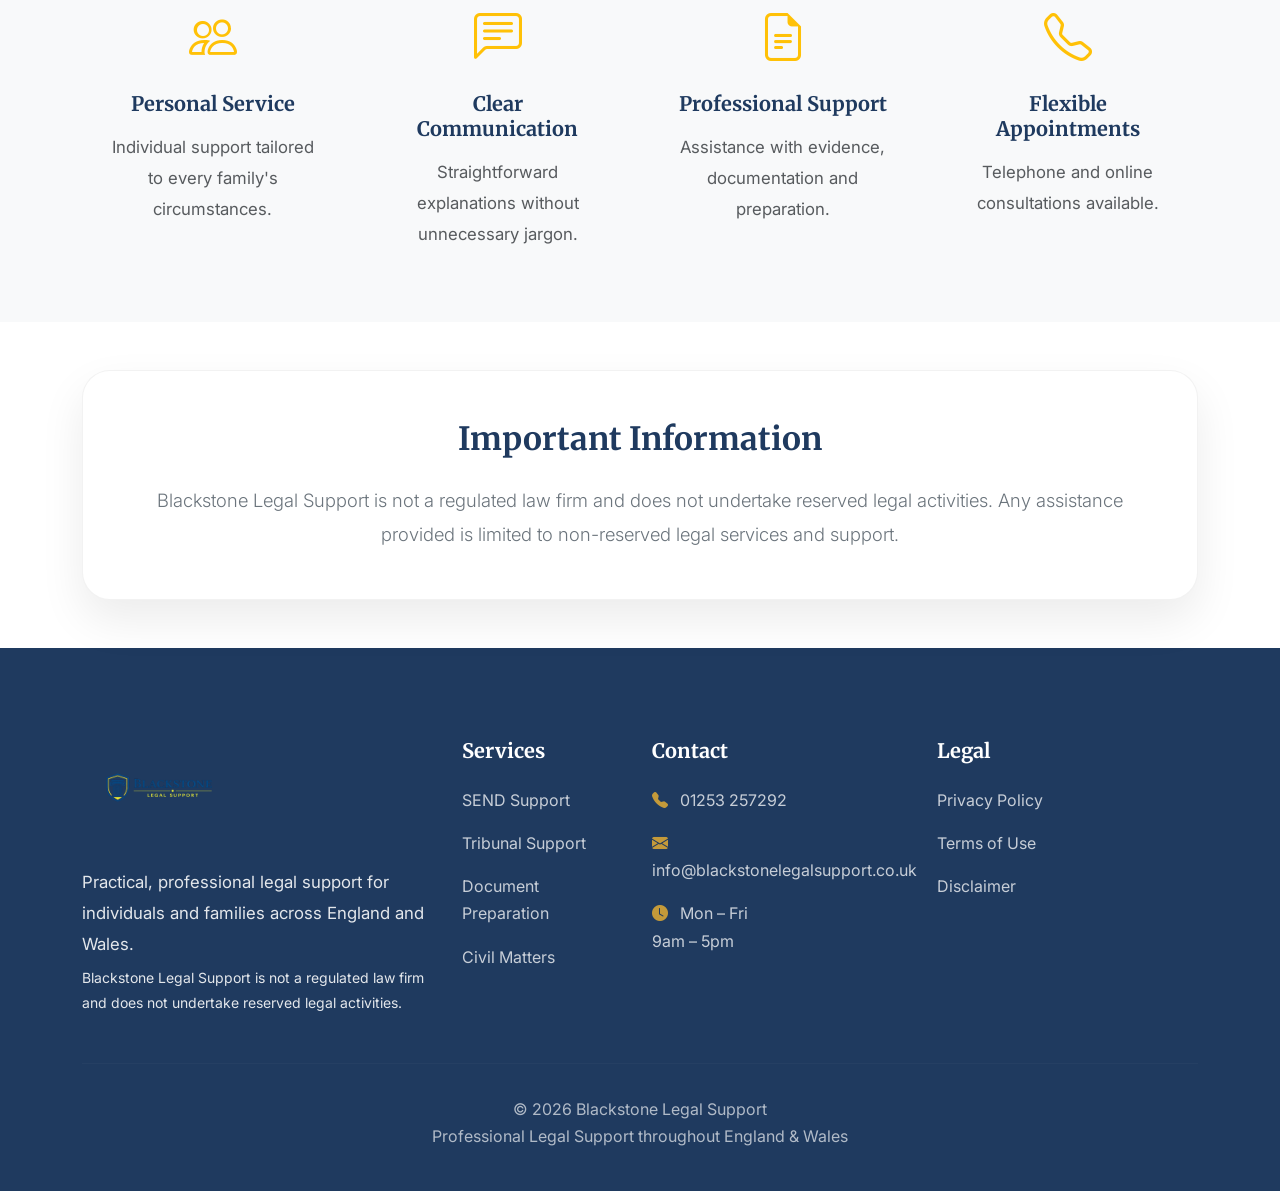
==== commit 79013f27: "Update website telephone number" ====
--- a/about.html
+++ b/about.html
@@ -507,7 +507,7 @@
 
                     <li>
                         <i class="bi bi-telephone-fill"></i>
-                        01253 228045
+                        01253 257292
                     </li>
 
                     <li>
